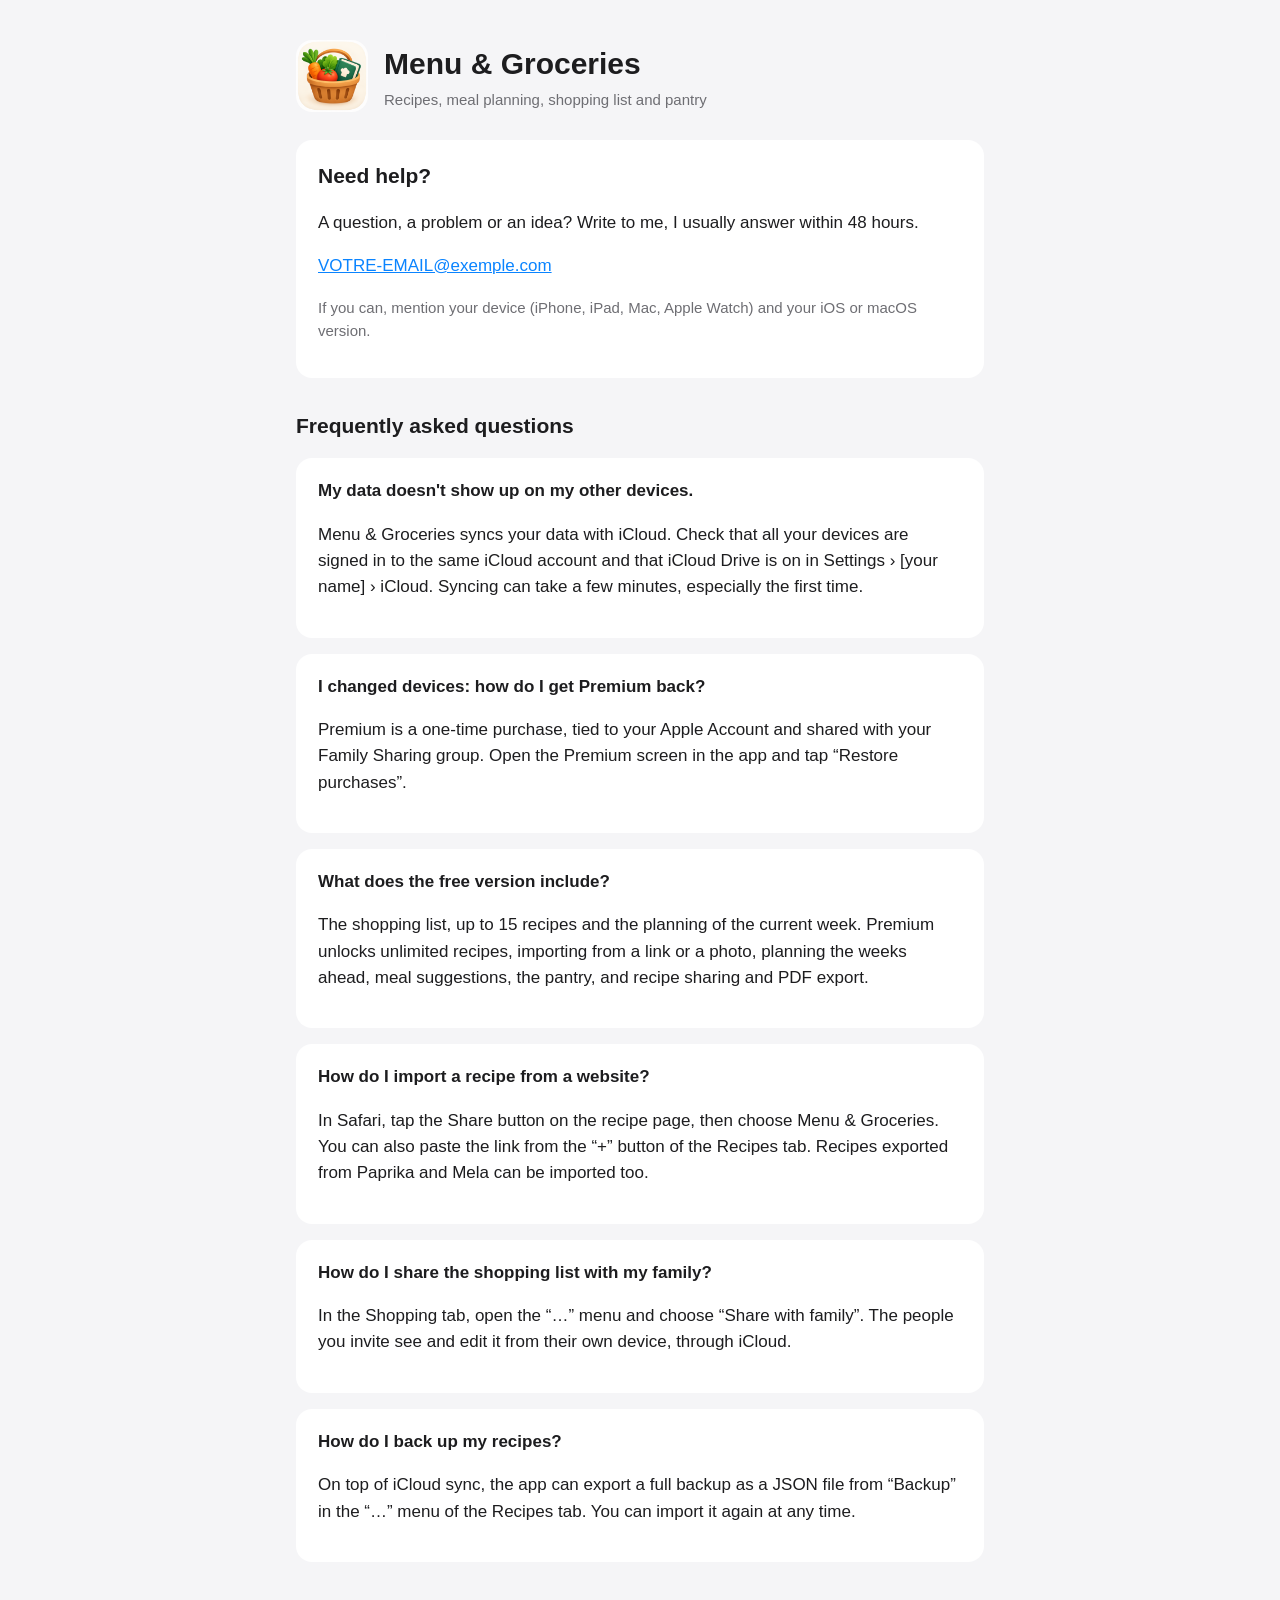
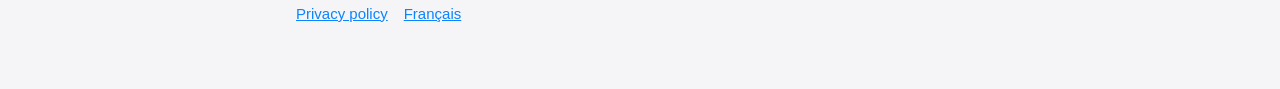
==== en/index.html @ fb3f8ceb "Add files via upload" ====
<!doctype html>
<html lang="en">
<head>
<meta charset="utf-8">
<meta name="viewport" content="width=device-width, initial-scale=1">
<title>Menu & Groceries – Support</title>
<link rel="stylesheet" href="../style.css">
</head>
<body>
<main>
  <header>
    <img src="../icon.png" alt="">
    <div>
      <h1>Menu & Groceries</h1>
      <div class="muted">Recipes, meal planning, shopping list and pantry</div>
    </div>
  </header>

  <div class="card">
    <h2 style="margin-top:0">Need help?</h2>
    <p>A question, a problem or an idea? Write to me, I usually answer within 48 hours.</p>
    <p><a href="mailto:VOTRE-EMAIL@exemple.com?subject=Menu%20%26%20Groceries">VOTRE-EMAIL@exemple.com</a></p>
    <p class="muted">If you can, mention your device (iPhone, iPad, Mac, Apple Watch) and your iOS or macOS version.</p>
  </div>

  <h2>Frequently asked questions</h2>

  <div class="card">
    <strong>My data doesn't show up on my other devices.</strong>
    <p>Menu & Groceries syncs your data with iCloud. Check that all your devices are signed in to the same iCloud account and that iCloud Drive is on in Settings › [your name] › iCloud. Syncing can take a few minutes, especially the first time.</p>
  </div>

  <div class="card">
    <strong>I changed devices: how do I get Premium back?</strong>
    <p>Premium is a one-time purchase, tied to your Apple Account and shared with your Family Sharing group. Open the Premium screen in the app and tap “Restore purchases”.</p>
  </div>

  <div class="card">
    <strong>What does the free version include?</strong>
    <p>The shopping list, up to 15 recipes and the planning of the current week. Premium unlocks unlimited recipes, importing from a link or a photo, planning the weeks ahead, meal suggestions, the pantry, and recipe sharing and PDF export.</p>
  </div>

  <div class="card">
    <strong>How do I import a recipe from a website?</strong>
    <p>In Safari, tap the Share button on the recipe page, then choose Menu & Groceries. You can also paste the link from the “+” button of the Recipes tab. Recipes exported from Paprika and Mela can be imported too.</p>
  </div>

  <div class="card">
    <strong>How do I share the shopping list with my family?</strong>
    <p>In the Shopping tab, open the “…” menu and choose “Share with family”. The people you invite see and edit it from their own device, through iCloud.</p>
  </div>

  <div class="card">
    <strong>How do I back up my recipes?</strong>
    <p>On top of iCloud sync, the app can export a full backup as a JSON file from “Backup” in the “…” menu of the Recipes tab. You can import it again at any time.</p>
  </div>

  <nav>
    <a href="privacy.html">Privacy policy</a>
    <a href="../">Français</a>
  </nav>
</main>
</body>
</html>
---- style.css ----
:root { --bg: #f5f5f7; --card: #fff; --text: #1d1d1f; --muted: #6e6e73; --accent: #0a84ff; }
@media (prefers-color-scheme: dark) { :root { --bg: #000; --card: #1c1c1e; --text: #f5f5f7; --muted: #a1a1a6; --accent: #0a84ff; } }
* { box-sizing: border-box; }
body { margin: 0; background: var(--bg); color: var(--text); font: 17px/1.55 -apple-system, BlinkMacSystemFont, "Helvetica Neue", sans-serif; }
main { max-width: 720px; margin: 0 auto; padding: 40px 16px 64px; }
header { display: flex; align-items: center; gap: 16px; margin-bottom: 28px; }
header img { width: 72px; height: 72px; border-radius: 16px; }
h1 { font-size: 30px; margin: 0; }
h2 { font-size: 21px; margin: 32px 0 8px; }
p, li { color: var(--text); }
.muted { color: var(--muted); font-size: 15px; }
.card { background: var(--card); border-radius: 16px; padding: 20px 22px; margin: 16px 0; }
a { color: var(--accent); }
nav { display: flex; gap: 16px; flex-wrap: wrap; font-size: 15px; margin-top: 40px; }
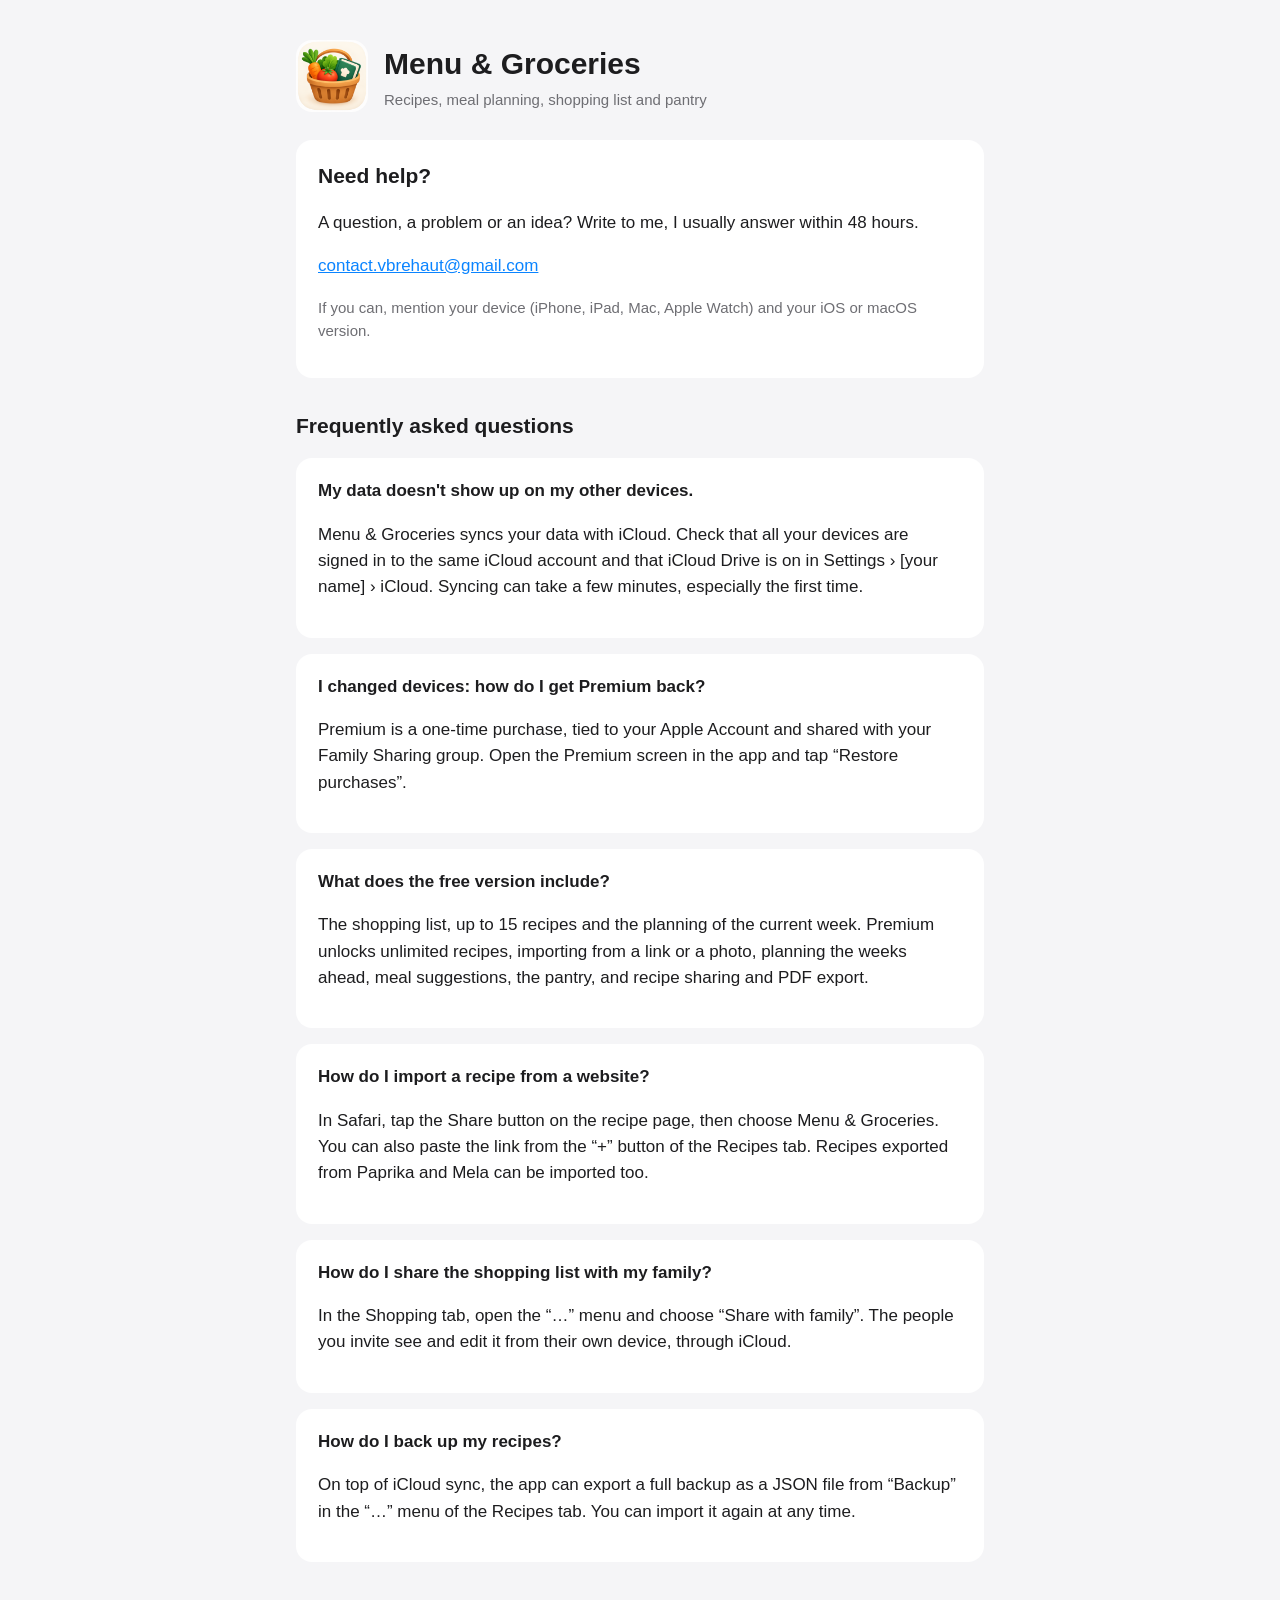
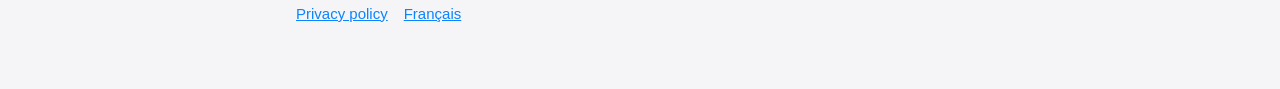
==== commit cc7efb23: "Update contact email in index.html" ====
--- a/en/index.html
+++ b/en/index.html
@@ -19,7 +19,7 @@
   <div class="card">
     <h2 style="margin-top:0">Need help?</h2>
     <p>A question, a problem or an idea? Write to me, I usually answer within 48 hours.</p>
-    <p><a href="mailto:VOTRE-EMAIL@exemple.com?subject=Menu%20%26%20Groceries">VOTRE-EMAIL@exemple.com</a></p>
+    <p><a href="mailto:contact.vbrehaut@gmail.com?subject=Menu%20%26%20Groceries">contact.vbrehaut@gmail.com</a></p>
     <p class="muted">If you can, mention your device (iPhone, iPad, Mac, Apple Watch) and your iOS or macOS version.</p>
   </div>
 
